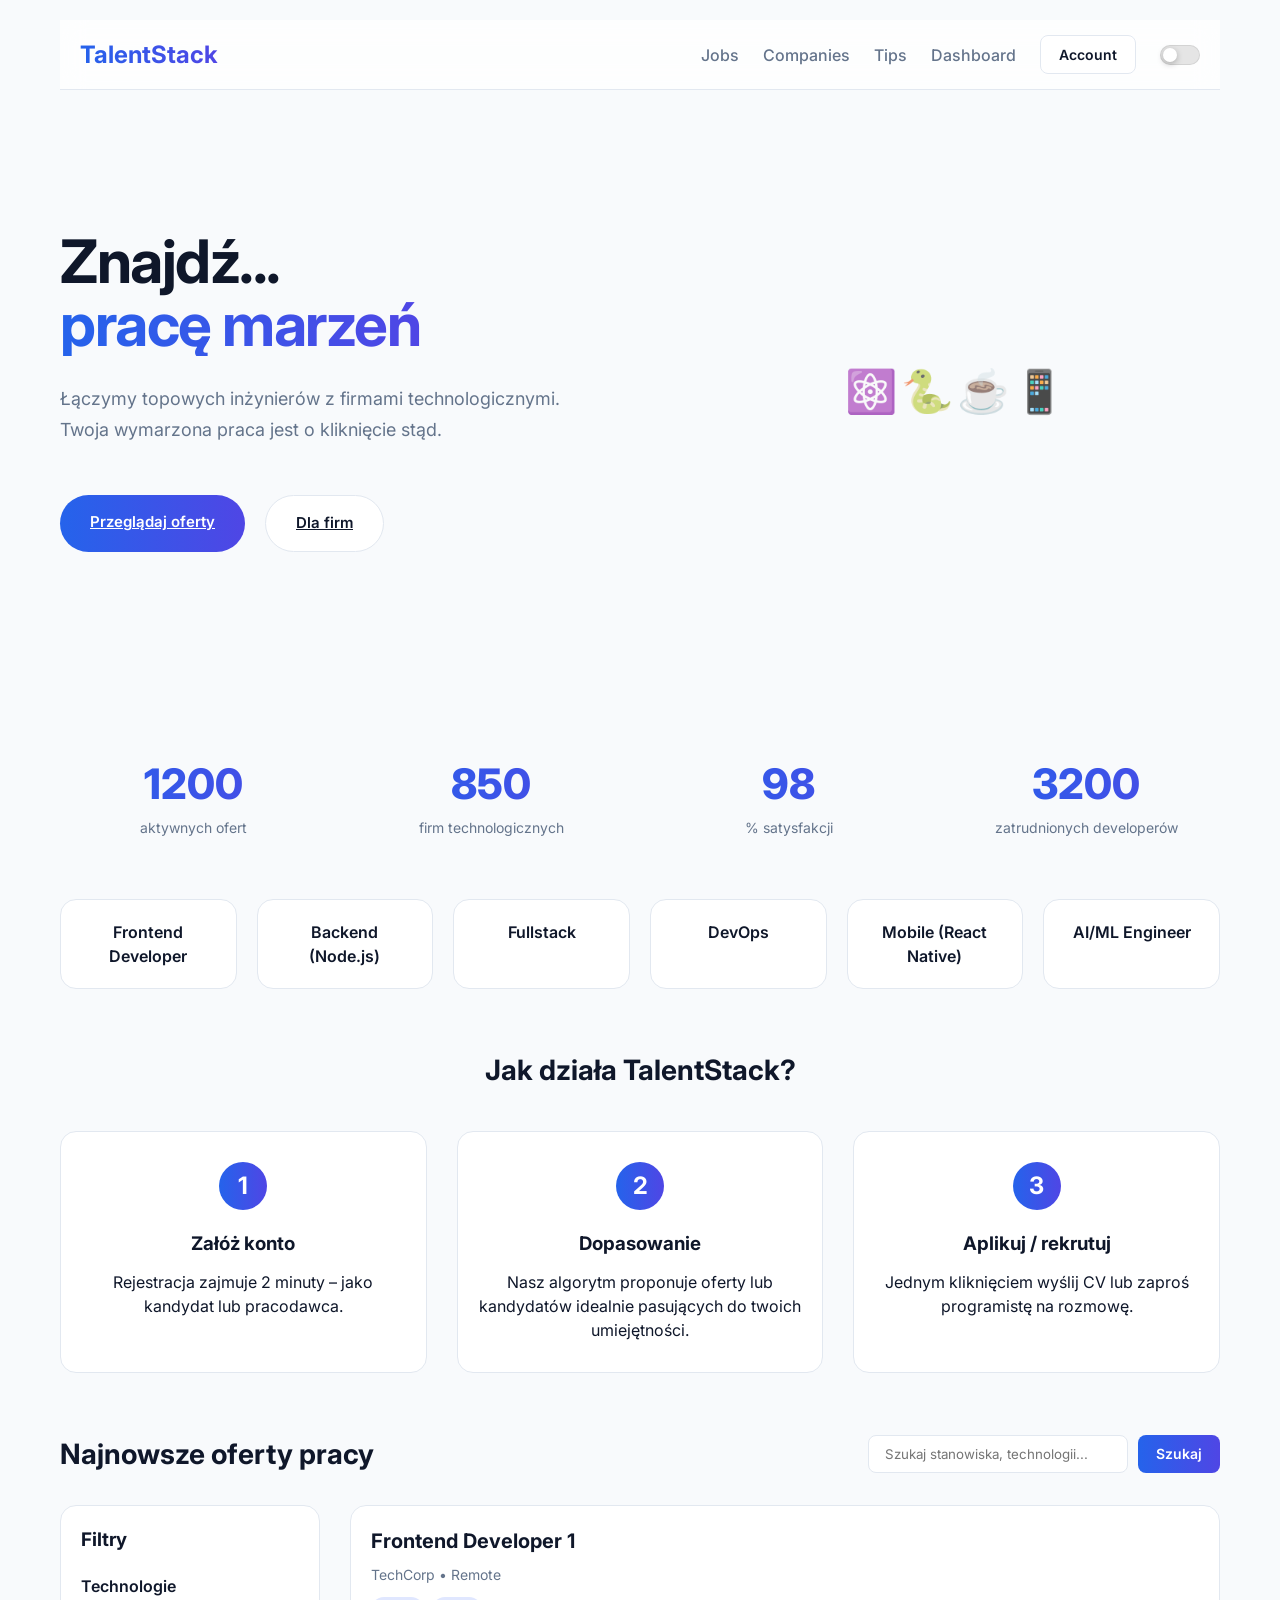
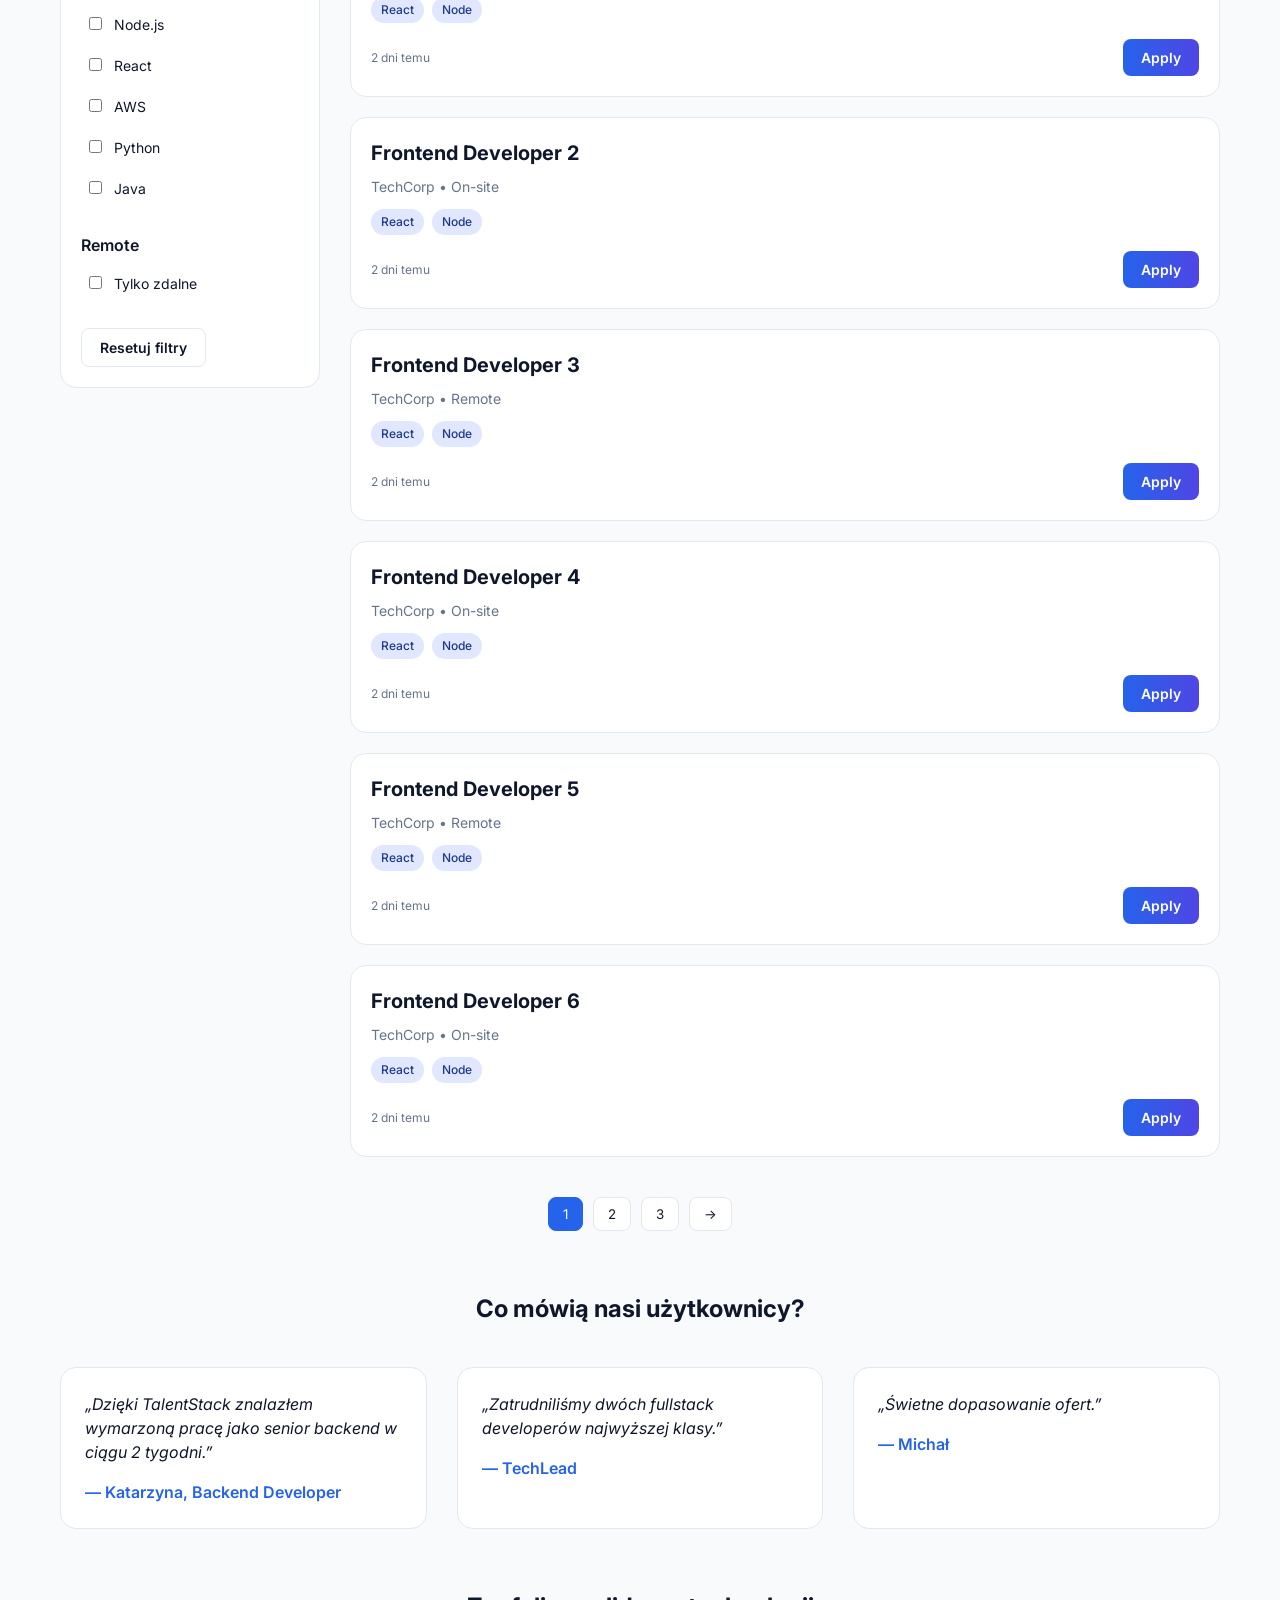
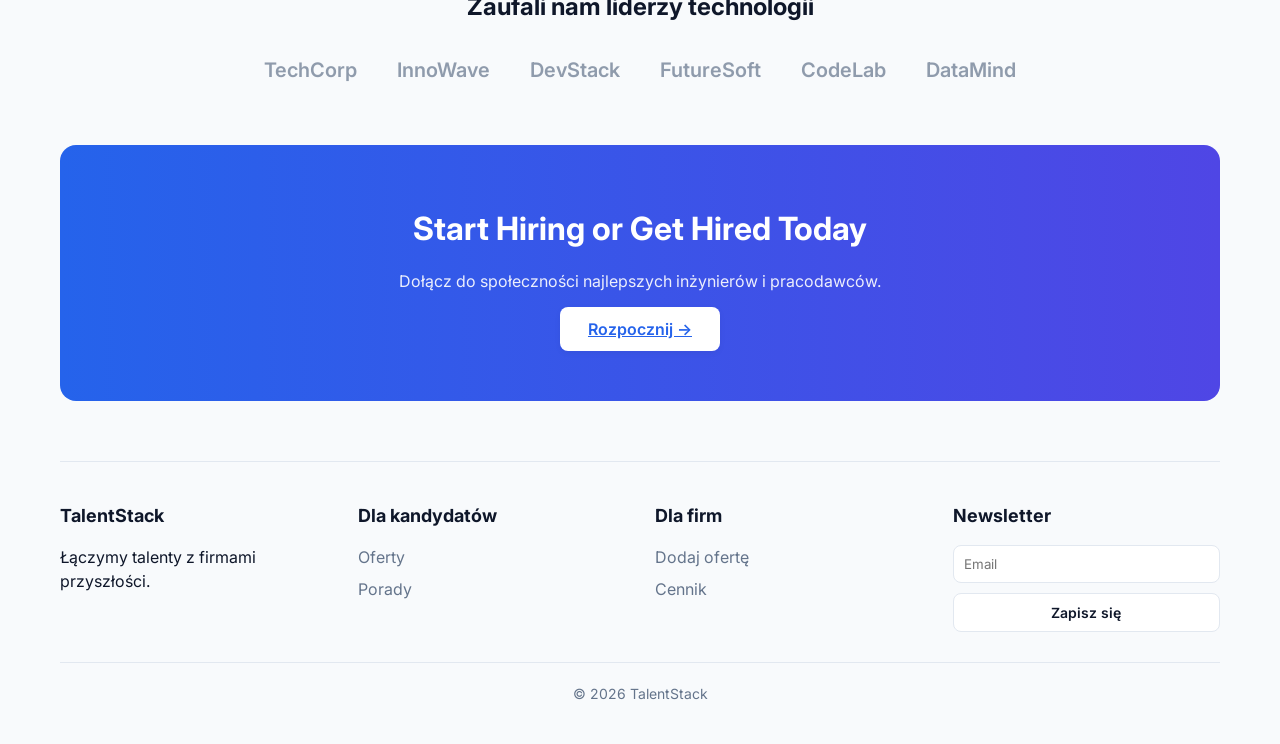
==== index.html @ 48854941 "update web + dash" ====
<!DOCTYPE html>
<html lang="pl">
<head>
  <meta charset="UTF-8" />
  <meta name="viewport" content="width=device-width, initial-scale=1.0, viewport-fit=cover" />

  <title>TalentStack – praca dla programistów | rekrutacja IT</title>

  <meta name="description" content="TalentStack łączy najlepszych inżynierów oprogramowania z firmami technologicznymi. Znajdź wymarzoną pracę jako developer lub zatrudnij elitarne talenty." />
  <meta name="keywords" content="praca programista, oferty pracy IT, rekrutacja IT, developer jobs, remote jobs, Node.js, React, AWS" />
  <meta name="author" content="TalentStack" />
  <meta name="robots" content="index, follow" />

  <link rel="canonical" href="https://talentstack.com" />

  <!-- OG -->
  <meta property="og:title" content="TalentStack – Twoja kariera w IT zaczyna się tutaj" />
  <meta property="og:description" content="Praca dla frontend, backend, fullstack i DevOps. Dołącz do najlepszych firm." />
  <meta property="og:image" content="https://via.placeholder.com/1200x630?text=TalentStack" />
  <meta property="og:url" content="https://talentstack.com" />

  <link rel="icon" href="/favicon.ico" type="image/x-icon" />

  <!-- Fonts -->
  <link href="https://fonts.googleapis.com/css2?family=Inter:opsz,wght@14..32,300;400;600;700;800&display=swap" rel="stylesheet" />

  <!-- CSS -->
  <link rel="stylesheet" href="src/styles.css" />
</head>

<body>

<div class="container">

  <!-- ================= HEADER ================= -->
  <header>
    <div class="logo"><a href="/">TalentStack</a></div>

    <nav>
      <a href="#">Jobs</a>
      <a href="#">Companies</a>
      <a href="#">Tips</a>
      <a href="subsite/dashboard.html">Dashboard</a>

      <!-- AUTH -->
      <div class="auth-dropdown">
  <button class="btn btn-secondary" id="authBtn">Account</button>

  <div id="authBox" class="auth-box">
    <input class="input" type="email" placeholder="Email" />
    <input class="input" type="password" placeholder="Hasło" />

    <button class="btn btn-primary">Login</button>
    <button class="btn btn-secondary">Register</button>
  </div>
</div>

      <!-- iOS TOGGLE -->
      <label class="ios-switch">
        <input type="checkbox" id="themeToggle" />
        <span class="ios-slider"></span>R
      </label>

    </nav>
  </header>


  <!-- ================= MAIN ================= -->
  <main>

    <!-- HERO -->
    <section class="hero reveal">
      <div class="hero-content">
        <h1>
          Znajdź... <br>
          <span class="highlight" id="typedText"></span>
          <span class="cursor"></span>
        </h1>

        <p>
          Łączymy topowych inżynierów z firmami technologicznymi. 
          Twoja wymarzona praca jest o kliknięcie stąd.
        </p>

        <div class="hero-buttons">
          <a href="#" class="btn btn-primary">Przeglądaj oferty</a>
          <a href="#" class="btn btn-secondary">Dla firm</a>
        </div>
      </div>

      <div class="hero-image">
        <div class="floating-elements">
          <span class="floating-icon">⚛️</span>
          <span class="floating-icon">🐍</span>
          <span class="floating-icon">☕</span>
          <span class="floating-icon">📱</span>
        </div>
      </div>
    </section>


    <!-- STATS -->
    <section class="stats-section reveal">
      <div class="stat-item">
        <span class="stat-number" data-target="1200">0</span>
        <span class="stat-label">aktywnych ofert</span>
      </div>

      <div class="stat-item">
        <span class="stat-number" data-target="850">0</span>
        <span class="stat-label">firm technologicznych</span>
      </div>

      <div class="stat-item">
        <span class="stat-number" data-target="98">0</span>
        <span class="stat-label">% satysfakcji</span>
      </div>

      <div class="stat-item">
        <span class="stat-number" data-target="3200">0</span>
        <span class="stat-label">zatrudnionych developerów</span>
      </div>
    </section>


    <!-- ROLES -->
    <section class="roles reveal">
      <div class="role-card">Frontend Developer</div>
      <div class="role-card">Backend (Node.js)</div>
      <div class="role-card">Fullstack</div>
      <div class="role-card">DevOps</div>
      <div class="role-card">Mobile (React Native)</div>
      <div class="role-card">AI/ML Engineer</div>
    </section>


    <!-- HOW IT WORKS -->
    <section class="how-it-works reveal">
      <h2>Jak działa TalentStack?</h2>

      <div class="steps">
        <div class="step">
          <div class="step-number">1</div>
          <h3>Załóż konto</h3>
          <p>Rejestracja zajmuje 2 minuty – jako kandydat lub pracodawca.</p>
        </div>

        <div class="step">
          <div class="step-number">2</div>
          <h3>Dopasowanie</h3>
          <p>Nasz algorytm proponuje oferty lub kandydatów idealnie pasujących do twoich umiejętności.</p>
        </div>

        <div class="step">
          <div class="step-number">3</div>
          <h3>Aplikuj / rekrutuj</h3>
          <p>Jednym kliknięciem wyślij CV lub zaproś programistę na rozmowę.</p>
        </div>
      </div>
    </section>


    <!-- JOBS -->
    <section class="jobs reveal">
      <div class="jobs-header">
        <h2>Najnowsze oferty pracy</h2>

        <div class="search-bar">
          <input type="text" id="searchInput" placeholder="Szukaj stanowiska, technologii..." />
          <button class="btn btn-primary" id="searchBtn">Szukaj</button>
        </div>
      </div>

      <div class="jobs-layout">

        <!-- FILTERS -->
        <aside class="filters">
          <h3>Filtry</h3>

          <fieldset>
            <legend>Technologie</legend>
            <label><input type="checkbox" value="node" class="filter-tech"> Node.js</label>
            <label><input type="checkbox" value="react" class="filter-tech"> React</label>
            <label><input type="checkbox" value="aws" class="filter-tech"> AWS</label>
            <label><input type="checkbox" value="python" class="filter-tech"> Python</label>
            <label><input type="checkbox" value="java" class="filter-tech"> Java</label>
          </fieldset>

          <fieldset>
            <legend>Remote</legend>
            <label><input type="checkbox" id="filterRemote"> Tylko zdalne</label>
          </fieldset>

          <button id="resetFiltersBtn" class="btn btn-secondary">Resetuj filtry</button>
        </aside>

        <!-- JOB LIST -->
        <div class="job-list" id="jobList"></div>
      </div>

      <div class="pagination">
        <button class="page-btn active">1</button>
        <button class="page-btn">2</button>
        <button class="page-btn">3</button>
        <button class="page-btn next">→</button>
      </div>
    </section>


    <!-- TESTIMONIALS -->
    <section class="testimonials reveal">
      <h2>Co mówią nasi użytkownicy?</h2>

      <div class="testimonial-grid">
        <div class="testimonial-card">
          <p class="testimonial-text">„Dzięki TalentStack znalazłem wymarzoną pracę jako senior backend w ciągu 2 tygodni.”</p>
          <p class="testimonial-author">— Katarzyna, Backend Developer</p>
        </div>

        <div class="testimonial-card">
          <p class="testimonial-text">„Zatrudniliśmy dwóch fullstack developerów najwyższej klasy.”</p>
          <p class="testimonial-author">— TechLead</p>
        </div>

        <div class="testimonial-card">
          <p class="testimonial-text">„Świetne dopasowanie ofert.”</p>
          <p class="testimonial-author">— Michał</p>
        </div>
      </div>
    </section>


    <!-- PARTNERS -->
    <section class="partners reveal">
      <h2>Zaufali nam liderzy technologii</h2>

      <div class="partner-logos">
        <span class="partner-logo">TechCorp</span>
        <span class="partner-logo">InnoWave</span>
        <span class="partner-logo">DevStack</span>
        <span class="partner-logo">FutureSoft</span>
        <span class="partner-logo">CodeLab</span>
        <span class="partner-logo">DataMind</span>
      </div>
    </section>


    <!-- CTA -->
    <section class="cta reveal">
      <h2>Start Hiring or Get Hired Today</h2>
      <p>Dołącz do społeczności najlepszych inżynierów i pracodawców.</p>
      <a href="dashboard.html" class="btn btn-primary btn-large">Rozpocznij →</a>
    </section>

  </main>


  <!-- ================= FOOTER ================= -->
  <footer>
    <div class="footer-columns">

      <div class="footer-col">
        <h4>TalentStack</h4>
        <p>Łączymy talenty z firmami przyszłości.</p>
      </div>

      <div class="footer-col">
        <h4>Dla kandydatów</h4>
        <ul>
          <li><a href="#">Oferty</a></li>
          <li><a href="#">Porady</a></li>
        </ul>
      </div>

      <div class="footer-col">
        <h4>Dla firm</h4>
        <ul>
          <li><a href="#">Dodaj ofertę</a></li>
          <li><a href="#">Cennik</a></li>
        </ul>
      </div>

      <div class="footer-col newsletter">
        <h4>Newsletter</h4>
        <form id="newsletterForm">
          <input type="email" placeholder="Email" required />
          <button class="btn btn-secondary">Zapisz się</button>
        </form>
      </div>

    </div>

    <div class="footer-bottom">
      <p>© 2026 TalentStack</p>
    </div>
  </footer>

</div>


<!-- JS -->
<script src="src/script.js"></script>
<script src="src/theme.js"></script>

</body>
</html>
---- src/styles.css ----
/* =========================
   1. ROOT / DESIGN SYSTEM
========================= */

:root {
  --color-primary: #2563eb;
  --color-primary-gradient: linear-gradient(to right, #2563eb, #4f46e5);

  --color-bg: #f8fafc;
  --color-bg-soft: #eef2ff;
  --color-white: #ffffff;

  --color-text: #0f172a;
  --color-text-muted: #64748b;

  --color-border: #e2e8f0;

  --color-badge-bg: #e0e7ff;
  --color-badge-text: #1e3a8a;

  --shadow-sm: 0 2px 6px rgba(0,0,0,0.05);
  --shadow-md: 0 10px 25px rgba(0,0,0,0.08);
  --shadow-lg: 0 20px 60px rgba(0,0,0,0.1);

  --radius-sm: 8px;
  --radius-md: 12px;
  --radius-lg: 16px;

  --transition: all 0.25s ease;
}

/* =========================
   2. DARK MODE
========================= */

.dark {
  --color-bg: #0b1220;
  --color-bg-soft: #0f172a;
  --color-white: #111827;

  --color-text: #e5e7eb;
  --color-text-muted: #94a3b8;

  --color-border: #1f2937;

  --color-badge-bg: #1e293b;
  --color-badge-text: #93c5fd;

  --shadow-sm: 0 2px 6px rgba(0,0,0,0.4);
  --shadow-md: 0 10px 25px rgba(0,0,0,0.5);
  --shadow-lg: 0 20px 60px rgba(0,0,0,0.6);
}

/* =========================
   3. RESET
========================= */

* {
  margin: 0;
  padding: 0;
  box-sizing: border-box;
  font-family: 'Inter', sans-serif;
}

body {
  background: var(--color-bg);
  color: var(--color-text);
  line-height: 1.5;
  transition: background 0.4s ease, color 0.4s ease;
  
}


/* =========================
   4. LAYOUT
========================= */

.container {
  max-width: 1200px;
  margin: auto;
  padding: 20px;
}



/* =========================
   5. HEADER (FIXED)
========================= */

header {
  position: sticky;
  top: 0;
  z-index: 999;

  display: flex;
  justify-content: space-between;
  align-items: center;

  padding: 15px 20px;

  background: rgba(255,255,255,0.75);
  backdrop-filter: blur(12px);

  border-bottom: 1px solid var(--color-border);
}

.dark header {
  background: rgba(17,24,39,0.75);
}

.logo {
  font-weight: 700;
  font-size: 24px;
  background: var(--color-primary-gradient);
  -webkit-background-clip: text;
  background-clip: text;
  color: transparent;
}

.logo a {
  text-decoration: none;
  color: inherit;
}

/* NAVIGATION */
nav {
  display: flex;
  align-items: center;
  gap: 24px;
  flex-wrap: wrap;
}

nav a {
  text-decoration: none;
  color: var(--color-text-muted);
  transition: var(--transition);
  font-weight: 500;
}

nav a:hover {
  color: var(--color-primary);
}

/* =========================
   AUTH DROPDOWN – SLIDE FROM NAV
========================= */

.auth-dropdown {
  position: relative;
}

/* 🔥 ukryty stan */
.auth-box {
  position: absolute;
  top: 60px;
  right: 0;

  width: 260px;
  padding: 18px;

  background: var(--color-white);
  border-radius: 14px;
  box-shadow: var(--shadow-lg);
  border: 1px solid var(--color-border);

  display: flex;
  flex-direction: column;
  gap: 12px;

  /* 🔥 animacja */
  opacity: 0;
  transform: translateY(-20px) scale(0.98);
  pointer-events: none;

  transition: 
    opacity 0.25s ease,
    transform 0.25s ease;
}

/* 🔥 aktywny */
.auth-box.show {
  opacity: 1;
  transform: translateY(0) scale(1);
  pointer-events: auto;
}

/* inputs spacing */
.auth-box .input {
  width: 100%;
}

/* buttons */
.auth-box .btn {
  width: 100%;
}

.auth-box {
  backdrop-filter: blur(12px);
}

.dark .auth-box {
  background: rgba(17,24,39,0.95);
}

/* =========================
   iOS STYLE TOGGLE
========================= */

.ios-switch {
  position: relative;
  display: inline-block;
  width: 40px;
  height: 20px;
}

.ios-switch input {
  opacity: 0;
  width: 0;
  height: 0;
}

.ios-slider {
  position: absolute;
  cursor: pointer;
  top: 0;
  left: 0;
  right: 0;
  bottom: 0;

  background-color: #e5e5e5;
  transition: 0.3s;
  border-radius: 999px;

  box-shadow: inset 0 0 0 1px rgba(0,0,0,0.08);
}

/* kółko */
.ios-slider:before {
  position: absolute;
  content: "";
  height: 14px;
  width: 14px;
  left: 3px;
  top: 3px;

  background-color: white;
  transition: 0.3s;
  border-radius: 50%;

  box-shadow: 0 2px 6px rgba(0,0,0,0.25);
}

/* ON state */
.ios-switch input:checked + .ios-slider {
  background-color: #111;
}

.ios-switch input:checked + .ios-slider:before {
  transform: translateX(22px);
}

/* hover premium feel */
.ios-switch:hover .ios-slider {
  box-shadow: 0 0 0 6px rgba(0,0,0,0.05);
}
/* =========================
   7. INPUTS
========================= */

.input {
  width: 100%;
  padding: 10px 12px;
  border-radius: var(--radius-sm);
  border: 1px solid var(--color-border);
  background: var(--color-white);
  color: var(--color-text);
  font-size: 14px;
}

.input:focus {
  outline: none;
  border-color: var(--color-primary);
}

/* =========================
   8. BUTTONS
========================= */

.btn {
  padding: 10px 18px;
  border-radius: var(--radius-sm);
  border: none;
  cursor: pointer;
  font-weight: 600;
  transition: var(--transition);
  font-size: 14px;
}

.btn-primary {
  background: var(--color-primary-gradient);
  color: white;
}

.btn-primary:hover {
  transform: translateY(-2px);
  box-shadow: var(--shadow-sm);
}

.btn-secondary {
  background: var(--color-white);
  border: 1px solid var(--color-border);
  color: var(--color-text);
}

.btn-secondary:hover {
  background: var(--color-bg-soft);
}

.btn-large {
  padding: 12px 28px;
  font-size: 16px;
}

/* =========================
   HERO – CLEAN PREMIUM
========================= */

.hero {
  display: flex;
  align-items: center;
  justify-content: space-between;
  gap: 100px;
  padding: 140px 0; /* 🔥 DUŻO przestrzeni */
}

/* tekst */
.hero-content {
  flex: 1;
  max-width: 600px;
}

.hero-content h1 {
  font-size: 60px;
  line-height: 1.05;
  margin-bottom: 28px;
  letter-spacing: -1.5px;
}

/* highlight */
.highlight {
  display: inline-block;
  background: linear-gradient(90deg, #2563eb, #4f46e5);
  -webkit-background-clip: text;
  color: transparent;

  animation: fadeSlide 0.8s ease;
}

/* 🔥 animacja zmiany słowa */
@keyframes fadeSlide {
  0% {
    opacity: 0;
    transform: translateY(20px);
    filter: blur(6px);
  }
  100% {
    opacity: 1;
    transform: translateY(0);
    filter: blur(0);
  }
}

.hero-content p {
  font-size: 18px;
  color: var(--color-text-muted);
  margin-bottom: 50px;
  line-height: 1.7;
  max-width: 500px;
}

/* przyciski */
.hero-buttons {
  display: flex;
  gap: 20px;
}

/* lepsze CTA */
.hero-buttons .btn {
  padding: 16px 30px;
  font-size: 15px;
  border-radius: 999px;
}

/* prawa strona minimalistyczna */
.hero-image {
  flex: 1;
  display: flex;
  justify-content: center;
}

/* mniej chaosu */
.floating-elements {
  gap: 40px;
}

.floating-icon {
  font-size: 42px;
  opacity: 0.7;
  transition: 0.3s;
}

.floating-icon:hover {
  opacity: 1;
  transform: scale(1.15);
}

/* =========================
   MOBILE
========================= */

@media (max-width: 900px) {
  .hero {
    flex-direction: column;
    text-align: center;
    padding: 90px 0;
    gap: 50px;
  }

  .hero-content h1 {
    font-size: 38px;
  }

  .hero-buttons {
    justify-content: center;
  }
}

/* =========================
   10. STATYSTYKI (animowane)
========================= */

.stats-section {
  display: flex;
  flex-wrap: wrap;
  justify-content: space-around;
  gap: 30px;
  margin: 60px 0;
  text-align: center;
}

.stat-item {
  flex: 1;
  min-width: 150px;
}

.stat-number {
  font-size: 42px;
  font-weight: 800;
  background: var(--color-primary-gradient);
  -webkit-background-clip: text;
  background-clip: text;
  color: transparent;
  display: block;
}

.stat-label {
  font-size: 14px;
  color: var(--color-text-muted);
  margin-top: 8px;
}

/* =========================
   11. ROLES (kategorie)
========================= */

.roles {
  display: grid;
  grid-template-columns: repeat(auto-fit, minmax(160px, 1fr));
  gap: 20px;
  margin: 60px 0;
}

.role-card {
  background: var(--color-white);
  padding: 20px;
  border-radius: var(--radius-lg);
  border: 1px solid var(--color-border);
  text-align: center;
  font-weight: 600;
  transition: var(--transition);
  cursor: pointer;
}

.role-card:hover {
  transform: translateY(-4px);
  border-color: var(--color-primary);
  box-shadow: var(--shadow-md);
}

/* =========================
   12. JAK TO DZIAŁA (steps)
========================= */

.how-it-works {
  margin: 60px 0;
  text-align: center;
}

.how-it-works h2 {
  margin-bottom: 40px;
  font-size: 28px;
}

.steps {
  display: flex;
  flex-wrap: wrap;
  gap: 30px;
  justify-content: center;
}

.step {
  flex: 1;
  min-width: 200px;
  background: var(--color-white);
  padding: 30px 20px;
  border-radius: var(--radius-lg);
  border: 1px solid var(--color-border);
  transition: var(--transition);
}

.step:hover {
  transform: translateY(-5px);
  box-shadow: var(--shadow-md);
}

.step-number {
  width: 48px;
  height: 48px;
  background: var(--color-primary-gradient);
  color: white;
  font-size: 24px;
  font-weight: bold;
  display: flex;
  align-items: center;
  justify-content: center;
  border-radius: 60px;
  margin: 0 auto 20px;
}

.step h3 {
  margin-bottom: 12px;
}

/* =========================
   13. JOBS (główna sekcja)
========================= */

.jobs {
  margin: 60px 0;
}

.jobs-header {
  display: flex;
  flex-wrap: wrap;
  justify-content: space-between;
  align-items: center;
  margin-bottom: 30px;
  gap: 20px;
}

.jobs-header h2 {
  font-size: 28px;
}

.search-bar {
  display: flex;
  gap: 10px;
}

.search-bar input {
  padding: 10px 16px;
  border-radius: var(--radius-sm);
  border: 1px solid var(--color-border);
  background: var(--color-white);
  color: var(--color-text);
  width: 260px;
}

.jobs-layout {
  display: grid;
  grid-template-columns: 260px 1fr;
  gap: 30px;
}

/* FILTRY */
.filters {
  background: var(--color-white);
  padding: 20px;
  border-radius: var(--radius-lg);
  border: 1px solid var(--color-border);
  align-self: start;
}

.filters h3 {
  margin-bottom: 20px;
}

.filters fieldset {
  border: none;
  margin-bottom: 20px;
  padding: 0;
}

.filters legend {
  font-weight: 600;
  margin-bottom: 10px;
  color: var(--color-text);
}

.filters label {
  display: block;
  margin-bottom: 8px;
  font-size: 14px;
  cursor: pointer;
}

.filters input[type="checkbox"] {
  margin-right: 8px;
}

.reset-filters {
  margin-top: 10px;
  width: 100%;
}

/* LISTA OFERT */
.job-list {
  display: flex;
  flex-direction: column;
  gap: 20px;
}

.job-card {
  background: var(--color-white);
  padding: 20px;
  border-radius: var(--radius-lg);
  border: 1px solid var(--color-border);
  transition: var(--transition);
}

.job-card:hover {
  transform: translateY(-2px);
  box-shadow: var(--shadow-md);
}

.job-card h3 {
  margin-bottom: 8px;
  font-size: 20px;
}

.job-meta {
  color: var(--color-text-muted);
  font-size: 14px;
  margin-bottom: 12px;
}

.job-tags {
  display: flex;
  flex-wrap: wrap;
  gap: 8px;
  margin: 12px 0;
}

.badge {
  display: inline-block;
  background: var(--color-badge-bg);
  color: var(--color-badge-text);
  padding: 4px 10px;
  border-radius: 30px;
  font-size: 12px;
  font-weight: 500;
}

.job-footer {
  display: flex;
  justify-content: space-between;
  align-items: center;
  margin-top: 16px;
}

.job-date {
  font-size: 12px;
  color: var(--color-text-muted);
}

/* PAGINACJA */
.pagination {
  display: flex;
  justify-content: center;
  gap: 10px;
  margin-top: 40px;
}

.page-btn {
  background: var(--color-white);
  border: 1px solid var(--color-border);
  padding: 8px 14px;
  border-radius: var(--radius-sm);
  cursor: pointer;
  transition: var(--transition);
  color: var(--color-text);
}

.page-btn.active {
  background: var(--color-primary);
  color: white;
  border-color: var(--color-primary);
}

.page-btn:hover:not(.active) {
  background: var(--color-bg-soft);
}

/* =========================
   14. STATYSTYKI (oryginalna sekcja .stats)
========================= */

.stats {
  display: flex;
  flex-wrap: wrap;
  justify-content: space-around;
  gap: 30px;
  margin: 60px 0;
  text-align: center;
}

/* =========================
   15. OPINIE (TESTIMONIALS)
========================= */

.testimonials {
  margin: 60px 0;
  text-align: center;
}

.testimonials h2 {
  margin-bottom: 40px;
}

.testimonial-grid {
  display: grid;
  grid-template-columns: repeat(auto-fit, minmax(280px, 1fr));
  gap: 30px;
}

.testimonial-card {
  background: var(--color-white);
  padding: 24px;
  border-radius: var(--radius-lg);
  border: 1px solid var(--color-border);
  text-align: left;
  transition: var(--transition);
}

.testimonial-card:hover {
  transform: translateY(-4px);
  box-shadow: var(--shadow-md);
}

.testimonial-text {
  font-style: italic;
  margin-bottom: 16px;
  color: var(--color-text);
}

.testimonial-author {
  font-weight: 600;
  color: var(--color-primary);
}

/* =========================
   16. PARTNERZY
========================= */

.partners {
  margin: 60px 0;
  text-align: center;
}

.partners h2 {
  margin-bottom: 30px;
}

.partner-logos {
  display: flex;
  flex-wrap: wrap;
  justify-content: center;
  gap: 40px;
}

.partner-logo {
  font-size: 20px;
  font-weight: 600;
  color: var(--color-text-muted);
  opacity: 0.7;
  transition: var(--transition);
}

.partner-logo:hover {
  opacity: 1;
  color: var(--color-primary);
}

/* =========================
   17. CTA
========================= */

.cta {
  text-align: center;
  padding: 60px 20px;
  background: var(--color-primary-gradient);
  border-radius: var(--radius-lg);
  color: white;
  margin: 60px 0;
}

.cta h2 {
  font-size: 32px;
  margin-bottom: 16px;
}

.cta p {
  margin-bottom: 24px;
  opacity: 0.9;
}

.cta .btn-primary {
  background: white;
  color: var(--color-primary);
  box-shadow: var(--shadow-sm);
}

.cta .btn-primary:hover {
  transform: translateY(-2px);
}

/* =========================
   18. FOOTER (rozbudowany)
========================= */

footer {
  margin-top: 60px;
  border-top: 1px solid var(--color-border);
  padding: 40px 0 20px;
}

.footer-columns {
  display: flex;
  flex-wrap: wrap;
  justify-content: space-between;
  gap: 30px;
  margin-bottom: 30px;
}

.footer-col {
  flex: 1;
  min-width: 160px;
}

.footer-col h4 {
  margin-bottom: 16px;
  font-size: 18px;
}

.footer-col ul {
  list-style: none;
}

.footer-col li {
  margin-bottom: 8px;
}

.footer-col a {
  text-decoration: none;
  color: var(--color-text-muted);
  transition: var(--transition);
}

.footer-col a:hover {
  color: var(--color-primary);
}

.newsletter form {
  display: flex;
  flex-direction: column;
  gap: 10px;
  margin-top: 12px;
}

.newsletter input {
  padding: 10px;
  border-radius: var(--radius-sm);
  border: 1px solid var(--color-border);
  background: var(--color-white);
}

.footer-bottom {
  text-align: center;
  padding-top: 20px;
  border-top: 1px solid var(--color-border);
  font-size: 14px;
  color: var(--color-text-muted);
}

.footer-bottom a {
  color: var(--color-primary);
  text-decoration: none;
}

/* =========================
   19. PRZEŁĄCZNIK MOTYWU (THEME TOGGLE)
========================= */

.theme-toggle {
  background: none;
  border: none;
  font-size: 22px;
  cursor: pointer;
  padding: 8px;
  border-radius: 50%;
  transition: var(--transition);
  color: var(--color-text);
}

.theme-toggle:hover {
  background: var(--color-bg-soft);
  transform: scale(1.05);
}

/* =========================
   20. DODATKOWE POMOCNICZE
========================= */

.visually-hidden {
  position: absolute;
  width: 1px;
  height: 1px;
  padding: 0;
  margin: -1px;
  overflow: hidden;
  clip: rect(0,0,0,0);
  border: 0;
}

.reveal {
  opacity: 0;
  transform: translateY(30px);
  transition: opacity 0.8s ease, transform 0.8s ease;
}

.reveal.active {
  opacity: 1;
  transform: translateY(0);
}

/* =========================
   21. RESPONSIVE
========================= */

@media (max-width: 900px) {
  .container {
    padding: 16px;
  }

  .hero {
    flex-direction: column;
    text-align: center;
  }

  .hero-content h1 {
    font-size: 32px;
  }

  .hero-buttons {
    justify-content: center;
  }

  .jobs-layout {
    grid-template-columns: 1fr;
  }

  .filters {
    margin-bottom: 20px;
  }

  .steps {
    flex-direction: column;
  }

  .stats-section, .stats {
    flex-direction: column;
    gap: 20px;
  }

  .footer-columns {
    flex-direction: column;
  }

  nav {
    gap: 12px;
  }

  .search-bar {
    width: 100%;
  }

  .search-bar input {
    flex: 1;
  }

  .roles {
    grid-template-columns: repeat(2, 1fr);
  }

  .floating-icon {
    font-size: 32px;
  }
}

/* =========================
   FIXES / IMPROVEMENTS PATCH
========================= */

/* 1. lepszy focus (accessibility + UX) */
button:focus-visible,
a:focus-visible,
input:focus-visible {
  outline: 2px solid var(--color-primary);
  outline-offset: 2px;
  border-radius: var(--radius-sm);
}

/* 2. poprawa auth dropdown (hover UX) */
.auth-box {
  transition: opacity 0.2s ease, transform 0.2s ease;
  transform: translateY(-5px);
  opacity: 0;
  pointer-events: none;
}

.auth-box.show,
.auth-box.active {
  opacity: 1;
  transform: translateY(0);
  pointer-events: auto;
}

/* 3. lepszy hover na nav (bardziej SaaS feel) */
nav a {
  position: relative;
}

nav a::after {
  content: "";
  position: absolute;
  left: 0;
  bottom: -4px;
  width: 0%;
  height: 2px;
  background: var(--color-primary);
  transition: 0.25s ease;
}

nav a:hover::after {
  width: 100%;
}

/* 4. filters UX fix (Twoje checkboxy są mało czytelne) */
.filters label {
  padding: 6px 8px;
  border-radius: var(--radius-sm);
  transition: var(--transition);
}

.filters label:hover {
  background: var(--color-bg-soft);
}

/* 5. job card lepszy hover (bardziej premium) */
.job-card {
  will-change: transform;
}

.job-card:hover {
  transform: translateY(-4px);
}

/* 6. role cards bardziej “clickable” */
.role-card:active {
  transform: scale(0.98);
}

/* 7. CTA lepszy kontrast hover */
.cta {
  position: relative;
  overflow: hidden;
}

.cta::before {
  content: "";
  position: absolute;
  inset: 0;
  background: rgba(255,255,255,0.08);
  opacity: 0;
  transition: 0.3s ease;
}

.cta:hover::before {
  opacity: 1;
}

/* 8. mobile fix - search input overflow */
@media (max-width: 900px) {
  .search-bar input {
    width: 100%;
  }

  .search-bar {
    width: 100%;
  }
}

/* 9. better scrollbar (opcjonalne ale PRO look) */
::-webkit-scrollbar {
  width: 10px;
}

::-webkit-scrollbar-track {
  background: var(--color-bg);
}

::-webkit-scrollbar-thumb {
  background: var(--color-primary);
  border-radius: 10px;
}

::-webkit-scrollbar-thumb:hover {
  background: #1d4ed8;
}
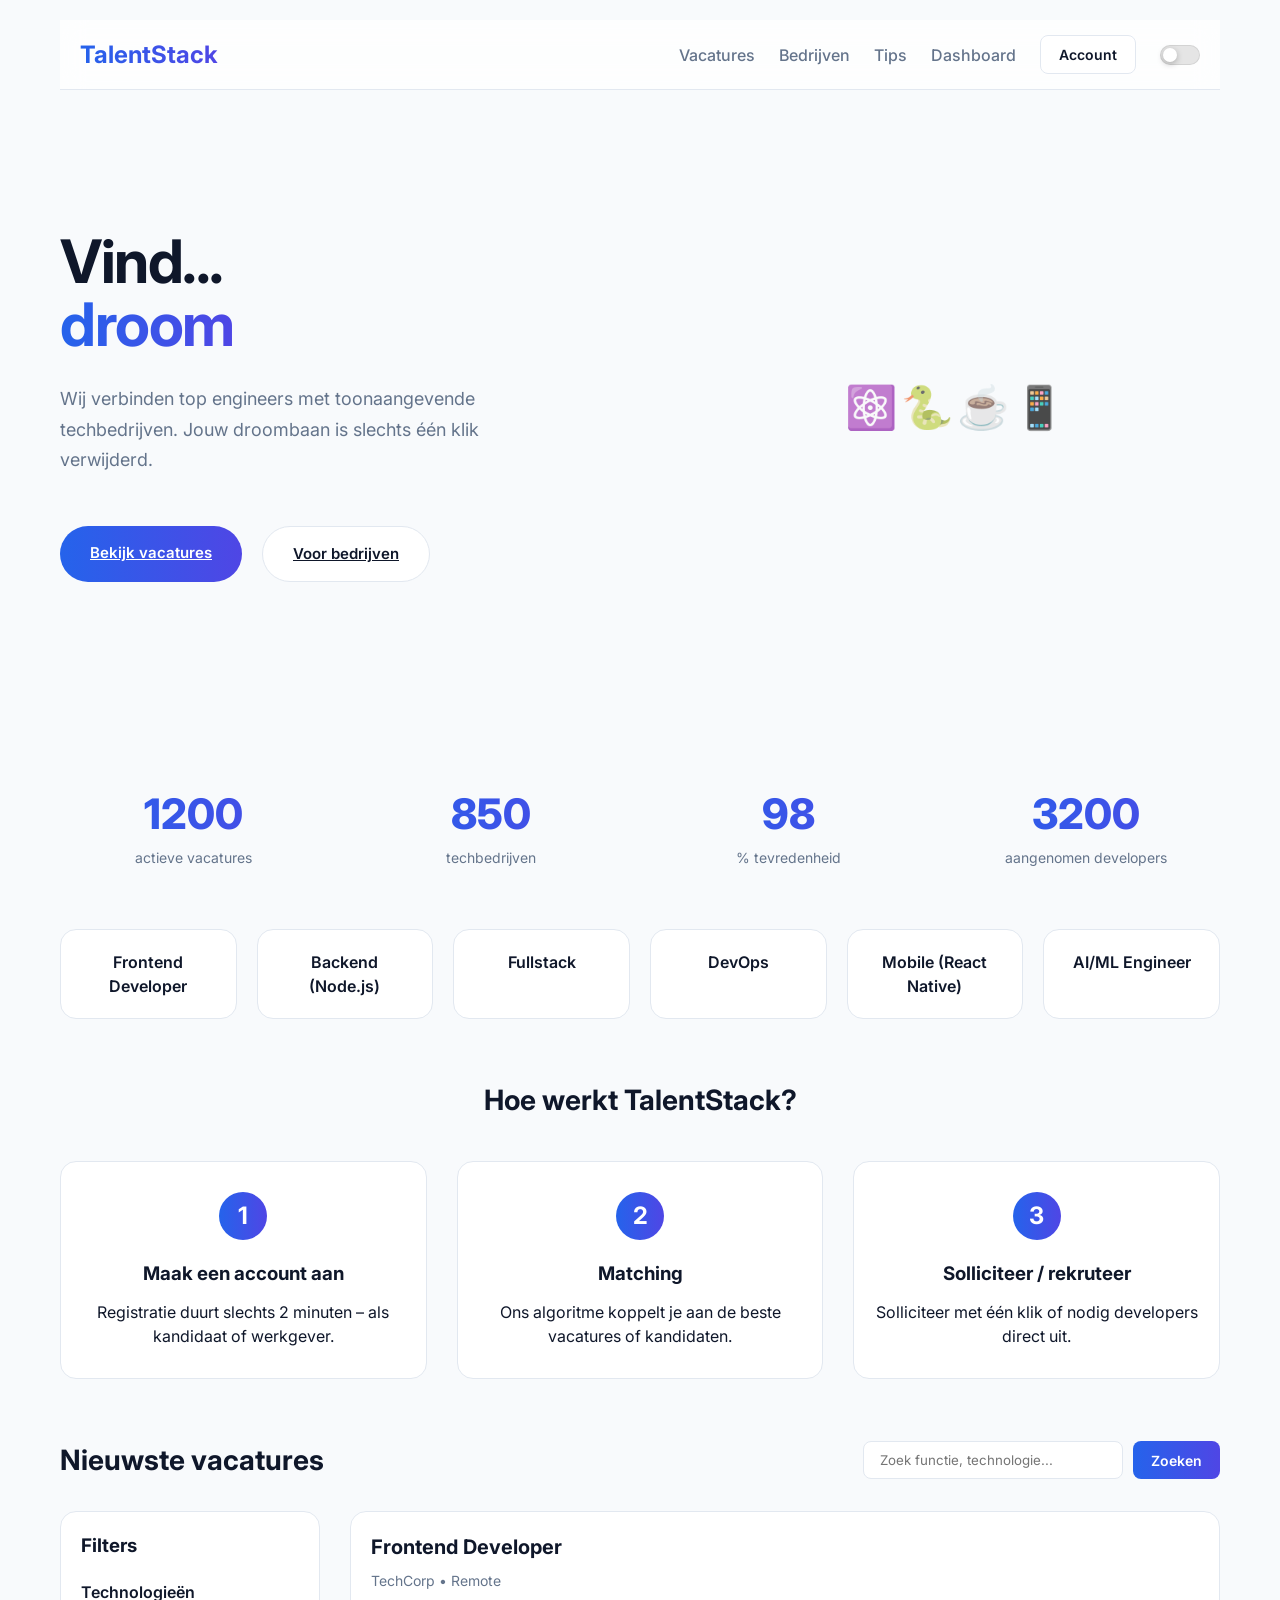
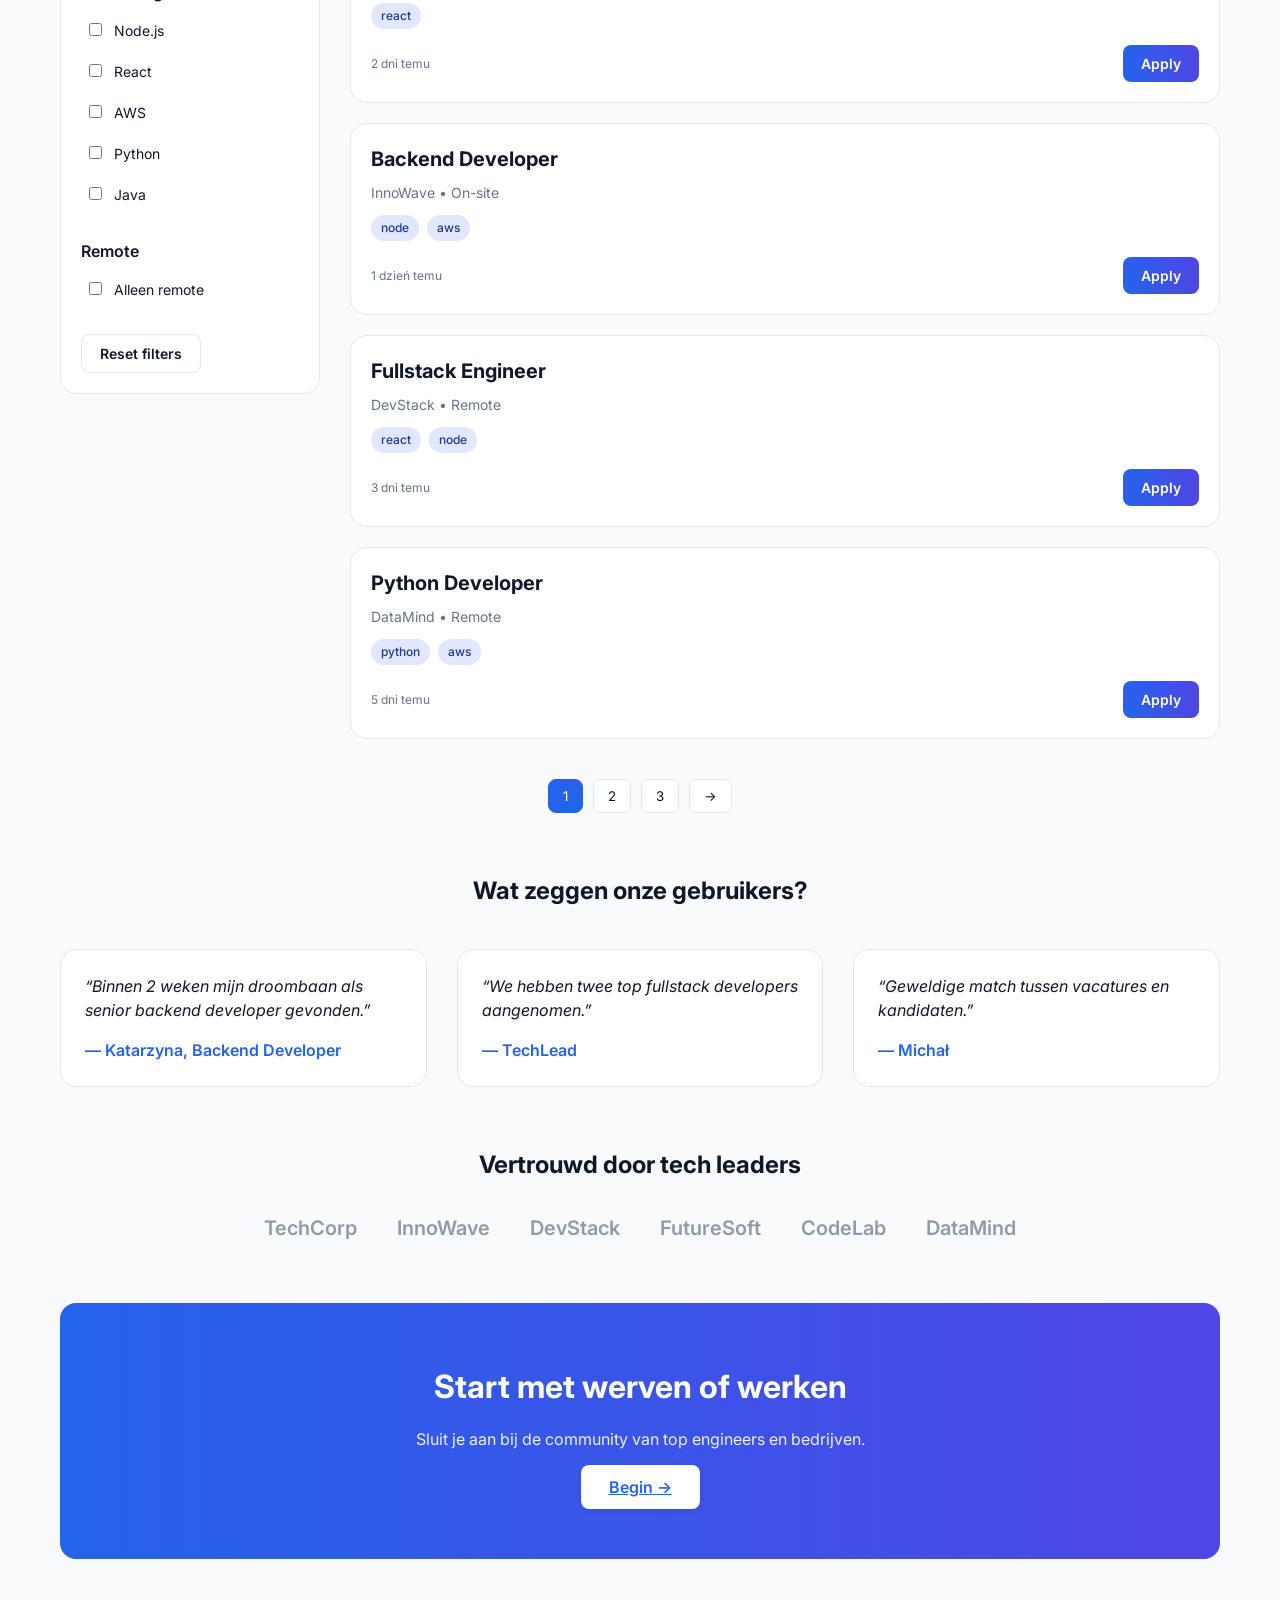
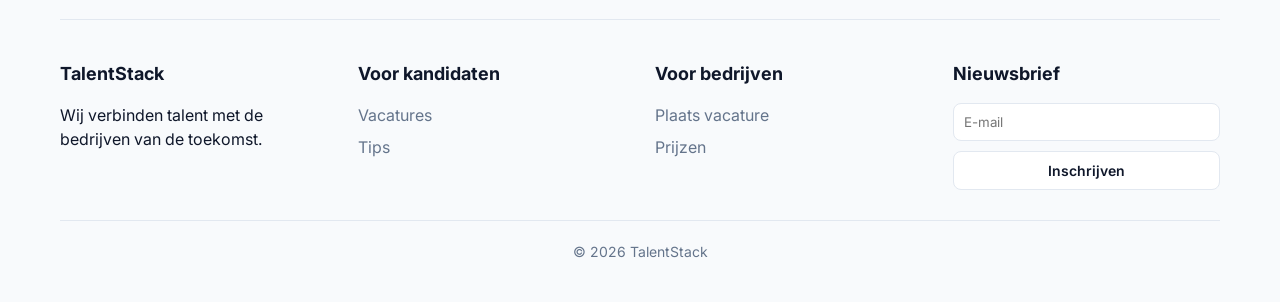
==== commit d9bf5955: "update leng NL" ====
--- a/index.html
+++ b/index.html
@@ -1,21 +1,21 @@
 <!DOCTYPE html>
-<html lang="pl">
+<html lang="nl">
 <head>
   <meta charset="UTF-8" />
   <meta name="viewport" content="width=device-width, initial-scale=1.0, viewport-fit=cover" />
 
-  <title>TalentStack – praca dla programistów | rekrutacja IT</title>
-
-  <meta name="description" content="TalentStack łączy najlepszych inżynierów oprogramowania z firmami technologicznymi. Znajdź wymarzoną pracę jako developer lub zatrudnij elitarne talenty." />
-  <meta name="keywords" content="praca programista, oferty pracy IT, rekrutacja IT, developer jobs, remote jobs, Node.js, React, AWS" />
+  <title>TalentStack – banen voor developers | IT recruitment</title>
+
+  <meta name="description" content="TalentStack verbindt de beste software engineers met techbedrijven. Vind je droombaan als developer of huur toptalent in." />
+  <meta name="keywords" content="developer jobs, IT vacatures, IT recruitment, frontend backend jobs, remote jobs, Node.js, React, AWS" />
   <meta name="author" content="TalentStack" />
   <meta name="robots" content="index, follow" />
 
   <link rel="canonical" href="https://talentstack.com" />
 
   <!-- OG -->
-  <meta property="og:title" content="TalentStack – Twoja kariera w IT zaczyna się tutaj" />
-  <meta property="og:description" content="Praca dla frontend, backend, fullstack i DevOps. Dołącz do najlepszych firm." />
+  <meta property="og:title" content="TalentStack – jouw IT-carrière begint hier" />
+  <meta property="og:description" content="Vacatures voor frontend, backend, fullstack en DevOps developers. Sluit je aan bij topbedrijven." />
   <meta property="og:image" content="https://via.placeholder.com/1200x630?text=TalentStack" />
   <meta property="og:url" content="https://talentstack.com" />
 
@@ -37,25 +37,25 @@
     <div class="logo"><a href="/">TalentStack</a></div>
 
     <nav>
-      <a href="#">Jobs</a>
-      <a href="#">Companies</a>
+      <a href="#">Vacatures</a>
+      <a href="#">Bedrijven</a>
       <a href="#">Tips</a>
       <a href="subsite/dashboard.html">Dashboard</a>
 
       <!-- AUTH -->
       <div class="auth-dropdown">
-  <button class="btn btn-secondary" id="authBtn">Account</button>
-
-  <div id="authBox" class="auth-box">
-    <input class="input" type="email" placeholder="Email" />
-    <input class="input" type="password" placeholder="Hasło" />
-
-    <button class="btn btn-primary">Login</button>
-    <button class="btn btn-secondary">Register</button>
-  </div>
-</div>
-
-      <!-- iOS TOGGLE -->
+        <button class="btn btn-secondary" id="authBtn">Account</button>
+
+        <div id="authBox" class="auth-box">
+          <input class="input" type="email" placeholder="E-mail" />
+          <input class="input" type="password" placeholder="Wachtwoord" />
+
+          <button class="btn btn-primary">Inloggen</button>
+          <button class="btn btn-secondary">Registreren</button>
+        </div>
+      </div>
+
+      <!-- THEME -->
       <label class="ios-switch">
         <input type="checkbox" id="themeToggle" />
         <span class="ios-slider"></span>R
@@ -64,7 +64,6 @@
     </nav>
   </header>
 
-
   <!-- ================= MAIN ================= -->
   <main>
 
@@ -72,19 +71,19 @@
     <section class="hero reveal">
       <div class="hero-content">
         <h1>
-          Znajdź... <br>
+          Vind... <br>
           <span class="highlight" id="typedText"></span>
           <span class="cursor"></span>
         </h1>
 
         <p>
-          Łączymy topowych inżynierów z firmami technologicznymi. 
-          Twoja wymarzona praca jest o kliknięcie stąd.
+          Wij verbinden top engineers met toonaangevende techbedrijven. 
+          Jouw droombaan is slechts één klik verwijderd.
         </p>
 
         <div class="hero-buttons">
-          <a href="#" class="btn btn-primary">Przeglądaj oferty</a>
-          <a href="#" class="btn btn-secondary">Dla firm</a>
+          <a href="#" class="btn btn-primary">Bekijk vacatures</a>
+          <a href="#" class="btn btn-secondary">Voor bedrijven</a>
         </div>
       </div>
 
@@ -98,30 +97,28 @@
       </div>
     </section>
 
-
     <!-- STATS -->
     <section class="stats-section reveal">
       <div class="stat-item">
         <span class="stat-number" data-target="1200">0</span>
-        <span class="stat-label">aktywnych ofert</span>
+        <span class="stat-label">actieve vacatures</span>
       </div>
 
       <div class="stat-item">
         <span class="stat-number" data-target="850">0</span>
-        <span class="stat-label">firm technologicznych</span>
+        <span class="stat-label">techbedrijven</span>
       </div>
 
       <div class="stat-item">
         <span class="stat-number" data-target="98">0</span>
-        <span class="stat-label">% satysfakcji</span>
+        <span class="stat-label">% tevredenheid</span>
       </div>
 
       <div class="stat-item">
         <span class="stat-number" data-target="3200">0</span>
-        <span class="stat-label">zatrudnionych developerów</span>
-      </div>
-    </section>
-
+        <span class="stat-label">aangenomen developers</span>
+      </div>
+    </section>
 
     <!-- ROLES -->
     <section class="roles reveal">
@@ -133,41 +130,39 @@
       <div class="role-card">AI/ML Engineer</div>
     </section>
 
-
     <!-- HOW IT WORKS -->
     <section class="how-it-works reveal">
-      <h2>Jak działa TalentStack?</h2>
+      <h2>Hoe werkt TalentStack?</h2>
 
       <div class="steps">
         <div class="step">
           <div class="step-number">1</div>
-          <h3>Załóż konto</h3>
-          <p>Rejestracja zajmuje 2 minuty – jako kandydat lub pracodawca.</p>
+          <h3>Maak een account aan</h3>
+          <p>Registratie duurt slechts 2 minuten – als kandidaat of werkgever.</p>
         </div>
 
         <div class="step">
           <div class="step-number">2</div>
-          <h3>Dopasowanie</h3>
-          <p>Nasz algorytm proponuje oferty lub kandydatów idealnie pasujących do twoich umiejętności.</p>
+          <h3>Matching</h3>
+          <p>Ons algoritme koppelt je aan de beste vacatures of kandidaten.</p>
         </div>
 
         <div class="step">
           <div class="step-number">3</div>
-          <h3>Aplikuj / rekrutuj</h3>
-          <p>Jednym kliknięciem wyślij CV lub zaproś programistę na rozmowę.</p>
-        </div>
-      </div>
-    </section>
-
+          <h3>Solliciteer / rekruteer</h3>
+          <p>Solliciteer met één klik of nodig developers direct uit.</p>
+        </div>
+      </div>
+    </section>
 
     <!-- JOBS -->
     <section class="jobs reveal">
       <div class="jobs-header">
-        <h2>Najnowsze oferty pracy</h2>
+        <h2>Nieuwste vacatures</h2>
 
         <div class="search-bar">
-          <input type="text" id="searchInput" placeholder="Szukaj stanowiska, technologii..." />
-          <button class="btn btn-primary" id="searchBtn">Szukaj</button>
+          <input type="text" id="searchInput" placeholder="Zoek functie, technologie..." />
+          <button class="btn btn-primary" id="searchBtn">Zoeken</button>
         </div>
       </div>
 
@@ -175,10 +170,10 @@
 
         <!-- FILTERS -->
         <aside class="filters">
-          <h3>Filtry</h3>
+          <h3>Filters</h3>
 
           <fieldset>
-            <legend>Technologie</legend>
+            <legend>Technologieën</legend>
             <label><input type="checkbox" value="node" class="filter-tech"> Node.js</label>
             <label><input type="checkbox" value="react" class="filter-tech"> React</label>
             <label><input type="checkbox" value="aws" class="filter-tech"> AWS</label>
@@ -188,14 +183,15 @@
 
           <fieldset>
             <legend>Remote</legend>
-            <label><input type="checkbox" id="filterRemote"> Tylko zdalne</label>
+            <label><input type="checkbox" id="filterRemote"> Alleen remote</label>
           </fieldset>
 
-          <button id="resetFiltersBtn" class="btn btn-secondary">Resetuj filtry</button>
+          <button id="resetFiltersBtn" class="btn btn-secondary">Reset filters</button>
         </aside>
 
         <!-- JOB LIST -->
         <div class="job-list" id="jobList"></div>
+
       </div>
 
       <div class="pagination">
@@ -204,35 +200,34 @@
         <button class="page-btn">3</button>
         <button class="page-btn next">→</button>
       </div>
-    </section>
-
+
+    </section>
 
     <!-- TESTIMONIALS -->
     <section class="testimonials reveal">
-      <h2>Co mówią nasi użytkownicy?</h2>
+      <h2>Wat zeggen onze gebruikers?</h2>
 
       <div class="testimonial-grid">
         <div class="testimonial-card">
-          <p class="testimonial-text">„Dzięki TalentStack znalazłem wymarzoną pracę jako senior backend w ciągu 2 tygodni.”</p>
+          <p class="testimonial-text">“Binnen 2 weken mijn droombaan als senior backend developer gevonden.”</p>
           <p class="testimonial-author">— Katarzyna, Backend Developer</p>
         </div>
 
         <div class="testimonial-card">
-          <p class="testimonial-text">„Zatrudniliśmy dwóch fullstack developerów najwyższej klasy.”</p>
+          <p class="testimonial-text">“We hebben twee top fullstack developers aangenomen.”</p>
           <p class="testimonial-author">— TechLead</p>
         </div>
 
         <div class="testimonial-card">
-          <p class="testimonial-text">„Świetne dopasowanie ofert.”</p>
+          <p class="testimonial-text">“Geweldige match tussen vacatures en kandidaten.”</p>
           <p class="testimonial-author">— Michał</p>
         </div>
       </div>
     </section>
-
 
     <!-- PARTNERS -->
     <section class="partners reveal">
-      <h2>Zaufali nam liderzy technologii</h2>
+      <h2>Vertrouwd door tech leaders</h2>
 
       <div class="partner-logos">
         <span class="partner-logo">TechCorp</span>
@@ -244,16 +239,14 @@
       </div>
     </section>
 
-
     <!-- CTA -->
     <section class="cta reveal">
-      <h2>Start Hiring or Get Hired Today</h2>
-      <p>Dołącz do społeczności najlepszych inżynierów i pracodawców.</p>
-      <a href="dashboard.html" class="btn btn-primary btn-large">Rozpocznij →</a>
+      <h2>Start met werven of werken</h2>
+      <p>Sluit je aan bij de community van top engineers en bedrijven.</p>
+      <a href="dashboard.html" class="btn btn-primary btn-large">Begin →</a>
     </section>
 
   </main>
-
 
   <!-- ================= FOOTER ================= -->
   <footer>
@@ -261,30 +254,30 @@
 
       <div class="footer-col">
         <h4>TalentStack</h4>
-        <p>Łączymy talenty z firmami przyszłości.</p>
+        <p>Wij verbinden talent met de bedrijven van de toekomst.</p>
       </div>
 
       <div class="footer-col">
-        <h4>Dla kandydatów</h4>
+        <h4>Voor kandidaten</h4>
         <ul>
-          <li><a href="#">Oferty</a></li>
-          <li><a href="#">Porady</a></li>
+          <li><a href="#">Vacatures</a></li>
+          <li><a href="#">Tips</a></li>
         </ul>
       </div>
 
       <div class="footer-col">
-        <h4>Dla firm</h4>
+        <h4>Voor bedrijven</h4>
         <ul>
-          <li><a href="#">Dodaj ofertę</a></li>
-          <li><a href="#">Cennik</a></li>
+          <li><a href="#">Plaats vacature</a></li>
+          <li><a href="#">Prijzen</a></li>
         </ul>
       </div>
 
       <div class="footer-col newsletter">
-        <h4>Newsletter</h4>
+        <h4>Nieuwsbrief</h4>
         <form id="newsletterForm">
-          <input type="email" placeholder="Email" required />
-          <button class="btn btn-secondary">Zapisz się</button>
+          <input type="email" placeholder="E-mail" required />
+          <button class="btn btn-secondary">Inschrijven</button>
         </form>
       </div>
 
@@ -297,8 +290,6 @@
 
 </div>
 
-
-<!-- JS -->
 <script src="src/script.js"></script>
 <script src="src/theme.js"></script>
 
